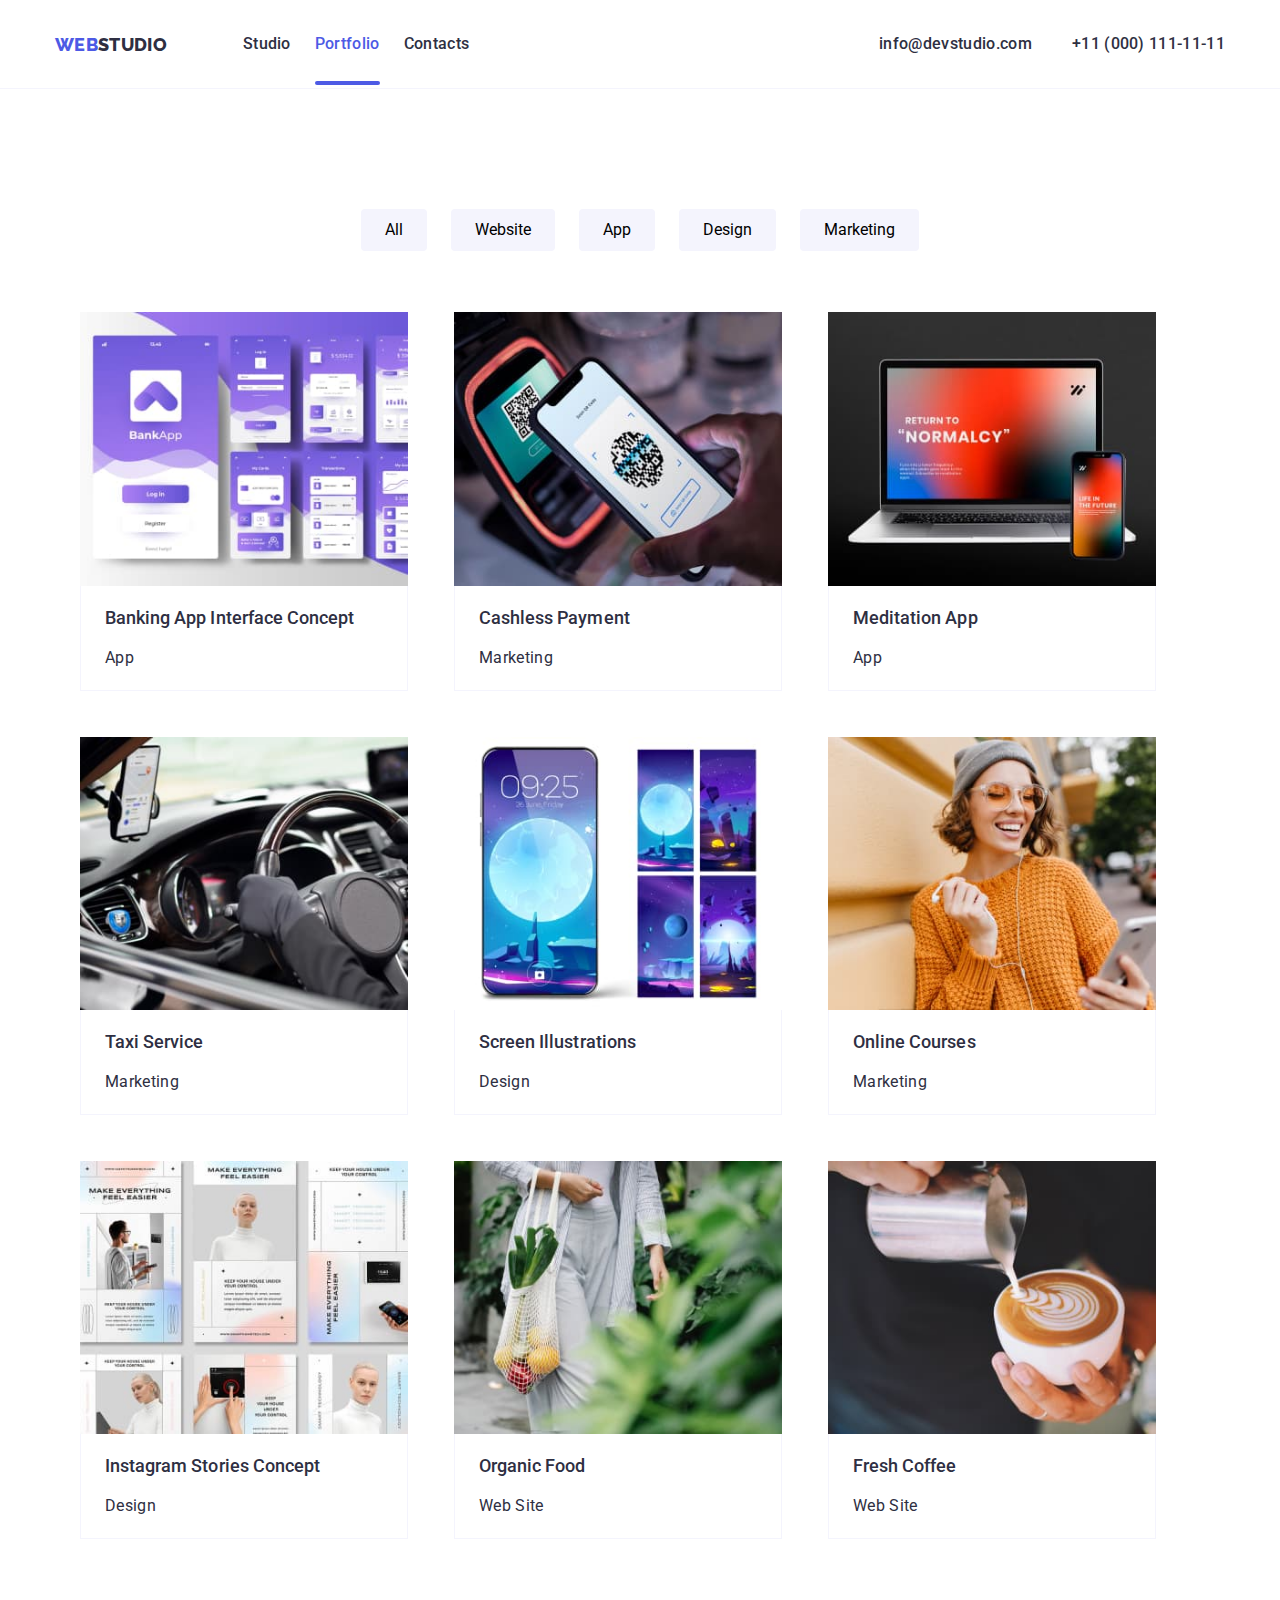
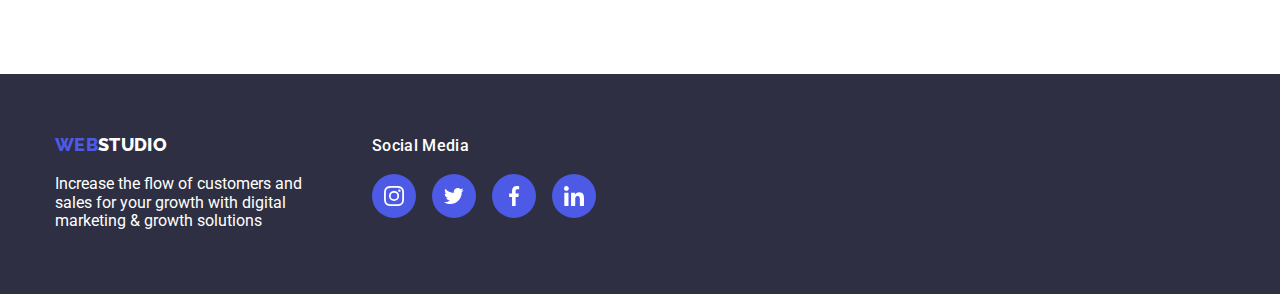
==== portfolio.html @ bdc926ea "clone and copy" ====
<!DOCTYPE html>
<html lang="en">
  <head>
    <meta charset="utf-8" />
    <meta name="viewport" content="width=device-width, initial-scale=1.0" />
    <title>Web Studio</title>
    <link rel="stylesheet" href="./css/style.css" />
    <link rel="stylesheet" href="./css/modern-normalize.css" />
    <link rel="preconnect" href="https://fonts.googleapis.com" />
    <link rel="preconnect" href="https://fonts.gstatic.com" crossorigin />
    <link
      href="https://fonts.googleapis.com/css2?family=Raleway:wght@800&family=Roboto:wght@400;500;700;900&display=swap"
      rel="stylesheet"
    />
  </head>
  <body>
    <header class="header-page">
      <div class="header-container container">
        <nav class="navigation-bar">
          <a href="index.html" class="logo link"
            >WEB<span class="logo-span">STUDIO</span></a
          >
          <ul class="navigation-list list">
            <li class="navigation-item">
              <a class="header-link link" href="index.html">Studio</a>
            </li>
            <li class="navigation-item">
              <a class="header-link link current" href="portfolio.html"
                >Portfolio</a
              >
            </li>
            <li class="navigation-item">
              <a href="#Contacts" class="header-link link">Contacts</a>
            </li>
          </ul>
        </nav>
        <address class="contacts-item list">
          <ul class="contacts-item list">
            <li class="contacts-item list">
              <a href="mailto:info@devstudio.com" class="link"
                >info@devstudio.com</a
              >
            </li>
            <li class="contacts-item list">
              <a href="tel:+11 (000) 111-11-11" class="link"
                >+11 (000) 111-11-11</a
              >
            </li>
          </ul>
        </address>
      </div>
    </header>

    <main>
      <section class="menu-section section">
        <div class="container">
          <h2 hidden>Menu</h2>
          <ul class="filter list">
            <li class="filter-button">
              <button class="button-filter" type="button">All</button><br />
            </li>
            <li class="filter-button">
              <button class="button-filter" type="button">Website</button><br />
            </li>
            <li class="filter-button">
              <button class="button-filter" type="button">App</button><br />
            </li>
            <li class="filter-button">
              <button class="button-filter" type="button">Design</button><br />
            </li>
            <li class="filter-button">
              <button class="button-filter" type="button">Marketing</button
              ><br />
            </li>
          </ul>

          <h2 hidden>Products</h2>
          <ul class="products">
            <li class="product-item">
              <a href="" class="shadow link">
                <div class="overlay-cover">
                  <img
                    src="images/banking app.jpg"
                    alt="Banking App"
                    width="360px"
                  />
                  <p class="overlay">
                    14 Stylish and User-Friendly App Design Concepts · Task
                    Manager App · Calorie Tracker App · Exotic Fruit Ecommerce
                    App · Cloud Storage App
                  </p>
                </div>
                <div class="photo-info">
                  <h3 class="gallery-title">Banking App Interface Concept</h3>
                  <p class="filter-unit">App</p>
                </div>
              </a>
            </li>

            <li class="product-item">
              <a href="" class="shadow link">
                <div class="overlay-cover">
                  <img
                    src="images/cashless.jpg"
                    alt="Cashless Payment"
                    width="360px"
                  />
                  <p class="overlay">
                    14 Stylish and User-Friendly App Design Concepts · Task
                    Manager App · Calorie Tracker App · Exotic Fruit Ecommerce
                    App · Cloud Storage App
                  </p>
                </div>
                <div class="photo-info">
                  <h3 class="gallery-title">Cashless Payment</h3>
                  <p class="filter-unit">Marketing</p>
                </div>
              </a>
            </li>

            <li class="product-item">
              <a href="" class="shadow link">
                <div class="overlay-cover">
                  <img
                    src="images/meditation app.jpg"
                    alt="Meditation App"
                    width="360px"
                  />
                  <p class="overlay">
                    14 Stylish and User-Friendly App Design Concepts · Task
                    Manager App · Calorie Tracker App · Exotic Fruit Ecommerce
                    App · Cloud Storage App
                  </p>
                </div>
                <div class="photo-info">
                  <h3 class="gallery-title">Meditation App</h3>
                  <p class="filter-unit">App</p>
                </div>
              </a>
            </li>

            <li class="product-item">
              <a href="" class="shadow link">
                <div class="overlay-cover">
                  <img
                    src="images/taxi service.jpg"
                    alt="Taxi Service"
                    width="360px"
                  />
                  <p class="overlay">
                    14 Stylish and User-Friendly App Design Concepts · Task
                    Manager App · Calorie Tracker App · Exotic Fruit Ecommerce
                    App · Cloud Storage App
                  </p>
                </div>
                <div class="photo-info">
                  <h3 class="gallery-title">Taxi Service</h3>
                  <p class="filter-unit">Marketing</p>
                </div>
              </a>
            </li>

            <li class="product-item">
              <a href="" class="shadow link">
                <div class="overlay-cover">
                  <img src="images/screen.jpg" alt="Screen" width="360px" />
                  <p class="overlay">
                    14 Stylish and User-Friendly App Design Concepts · Task
                    Manager App · Calorie Tracker App · Exotic Fruit Ecommerce
                    App · Cloud Storage App
                  </p>
                </div>
                <div class="photo-info">
                  <h3 class="gallery-title">Screen Illustrations</h3>
                  <p class="filter-unit">Design</p>
                </div>
              </a>
            </li>

            <li class="product-item">
              <a href="" class="shadow link">
                <div class="overlay-cover">
                  <img
                    src="images/online.jpg"
                    alt="Online Courses"
                    width="360px"
                  />
                  <p class="overlay">
                    14 Stylish and User-Friendly App Design Concepts · Task
                    Manager App · Calorie Tracker App · Exotic Fruit Ecommerce
                    App · Cloud Storage App
                  </p>
                </div>
                <div class="photo-info">
                  <h3 class="gallery-title">Online Courses</h3>
                  <p class="filter-unit">Marketing</p>
                </div>
              </a>
            </li>

            <li class="product-item">
              <a href="" class="shadow link">
                <div class="overlay-cover">
                  <img
                    src="images/instagram.jpg"
                    alt="Instagram"
                    width="360px"
                  />
                  <p class="overlay">
                    14 Stylish and User-Friendly App Design Concepts · Task
                    Manager App · Calorie Tracker App · Exotic Fruit Ecommerce
                    App · Cloud Storage App
                  </p>
                </div>
                <div class="photo-info">
                  <h3 class="gallery-title">Instagram Stories Concept</h3>
                  <p class="filter-unit">Design</p>
                </div>
              </a>
            </li>

            <li class="product-item">
              <a href="" class="shadow link">
                <div class="overlay-cover">
                  <img src="images/organic.jpg" alt="Organic" width="360px" />
                  <p class="overlay">
                    14 Stylish and User-Friendly App Design Concepts · Task
                    Manager App · Calorie Tracker App · Exotic Fruit Ecommerce
                    App · Cloud Storage App
                  </p>
                </div>
                <div class="photo-info">
                  <h3 class="gallery-title">Organic Food</h3>
                  <p class="filter-unit">Web Site</p>
                </div>
              </a>
            </li>

            <li class="product-item">
              <a href="" class="shadow link">
                <div class="overlay-cover">
                  <img
                    src="images/coffee.jpg"
                    alt="Coffee"
                    width="360px"
                    height="300px"
                  />
                  <p class="overlay">
                    14 Stylish and User-Friendly App Design Concepts · Task
                    Manager App · Calorie Tracker App · Exotic Fruit Ecommerce
                    App · Cloud Storage App
                  </p>
                </div>
                <div class="photo-info">
                  <h3 class="gallery-title">Fresh Coffee</h3>
                  <p class="filter-unit">Web Site</p>
                </div>
              </a>
            </li>
          </ul>
        </div>
      </section>
    </main>

    <footer class="footer-page">
      <div class="container">
        <div class="footer-division">
          <div class="footer-description">
            <a class="logo footer-link link" href="index.html"
              >WEB<span class="logo-span">STUDIO</span></a
            >
            <p>
              Increase the flow of customers and <br />
              sales for your growth with digital <br />
              marketing & growth solutions
            </p>
          </div>
          <div class="social-media">
            <p class="social-media-title">Social Media</p>
            <ul class="social-media-list">
              <li class="social-media-item list">
                <a href="/" class="social-media-link link">
                  <svg class="social-media-icon-svg" width="20" height="20">
                    <use href="./images/icons.svg#icon-instagram"></use>
                  </svg>
                </a>
              </li>
              <li class="social-media-icon list">
                <a href="/" class="social-media-link link">
                  <svg class="social-media-icon-svg" width="20" height="20">
                    <use href="./images/icons.svg#icon-twitter"></use>
                  </svg>
                </a>
              </li>
              <li class="social-media-icon list">
                <a href="/" class="social-media-link link">
                  <svg class="social-media-icon-svg" width="20" height="20">
                    <use href="./images/icons.svg#icon-facebook"></use>
                  </svg>
                </a>
              </li>
              <li class="social-media-icon list">
                <a href="/" class="social-media-link link">
                  <svg class="social-media-icon-svg" width="20" height="20">
                    <use href="./images/icons.svg#icon-linkedin"></use>
                  </svg>
                </a>
              </li>
            </ul>
          </div>
        </div>
      </div>
    </footer>
  </body>
</html>
---- css/style.css ----
/*Global Style Reset*/
h1,
h2,
h3,
h4,
p {
  margin: 0;
}

:root {
  --navyblue: #2e2f42;
  --white: #ffffff;
  --iris: #4d5ae5;
  --cloud: #f4f4fd;
  --ocean: #404bbf;
  --lightslate: #8e8f99;
  --green: #31d0aa;
}

body {
  font-family: "Roboto", sans-serif;
  color: var(--navyblue);
}

.navigation-list {
  display: flex;
  justify-content: center;
  align-items: center;
  gap: 24px;
}

address {
  font-style: normal;
}

.link {
  text-decoration: none;
}

.list {
  list-style-type: none;
  margin: 0;
  padding: 0;
}

.container {
  margin: 0 auto;
  width: 1200px;
  padding-left: 15px;
  padding-right: 15px;
}

img {
  display: block;
  max-width: 100%;
  height: auto;
}

.header-page {
  border-bottom: 1px solid var(--cloud);
}

.header-container {
  display: flex;
  align-items: center;
}

.logo {
  color: var(--iris);
  font-family: Raleway;
  font-size: 18px;
  font-style: normal;
  font-weight: 800;
  line-height: 1.167;
}

.logo-span {
  margin-right: 76px;
  color: var(--navyblue);
}

.navigation-bar {
  display: flex;
  align-items: center;
}

.nav {
  display: flex;
}

.navigation-item {
  display: block;
  padding: 32px 0;
}

.header-link {
  position: relative;
  padding: 32px 0;
  color: var(--navyblue);
  font-weight: 500;
  font-size: 16 px;
  line-height: 24px;
  letter-spacing: 0.32px;
}

.navigation-bar .link:focus,
.navigation-bar .link:hover {
  background-color: var(--white);
  color: var(--iris);
  transition: background-color 250ms cubic-bezier(0.4, 0, 0.2, 1),
    color 250ms cubic-bezier(0.4, 0, 0.2, 1);
}

.navigation-item .current::after {
  width: 100%;
  opacity: 1;
}

.navigation-item .current {
  color: var(--iris);
}

.header-link::after {
  content: "";
  display: block;
  position: absolute;
  bottom: 0;
  right: 0;
  width: 100%;
  height: 4px;
  background-color: var(--iris);
  border-radius: 2px;
  opacity: 0;
  transition: opacity 250ms cubic-bezier(0.4, 0, 0.2, 1);
}

.contacts-item {
  list-style-type: none;
  display: flex;
  margin-left: auto;
  gap: 40px;
}

.contacts-item,
.link {
  color: var(--navyblue);
  text-decoration: none;
  font-weight: 500;
  font-size: 16px;
  line-height: 24px;
  letter-spacing: 0.32px;
}

.contacts-item .link:focus,
.contacts-item .link:hover {
  background-color: var(--white);
  color: var(--iris);
  transition: background-color 250ms cubic-bezier(0.4, 0, 0.2, 1),
    color 250ms cubic-bezier(0.4, 0, 0.2, 1);
}

.section {
  padding-top: 120px;
  padding-bottom: 120px;
}

.no-top-padding {
  padding-top: 0;
}

.section-one {
  background-color: var(--navyblue);
  color: white;
  text-align: center;
  padding-top: 188px;
  padding-bottom: 188px;
  background-image: linear-gradient(
      rgba(46, 47, 66, 0.7),
      rgba(46, 47, 66, 0.7)
    ),
    url(../images/people-office.jpg);
  background-size: cover;
  background-position: center;
  background-repeat: no-repeat;
  max-width: 1440px;
  margin: 0 auto;
}

.title-section-one {
  color: white;
  text-align: center;
  font-size: 56px;
  font-weight: 700;
  line-height: 1.0714;
  letter-spacing: 1.12px;
  margin-bottom: 30px;
}

.section-one .button {
  display: inline-block;
  cursor: pointer;
  background: var(--iris);
  color: var(--white);
  padding: 16px 32px;
  align-items: flex-start;
  gap: 10px;
  border-radius: 4px;
  box-shadow: 0px 4px 4px 0px rgba(0, 0, 0, 0.15);
  font-size: 16px;
  font-style: normal;
  font-weight: 500;
  line-height: 1.5;
  border: none;
}

.button:hover,
.button:focus {
  background-color: var(--ocean);
  color: var(--white);
  transition: background-color 250ms cubic-bezier(0.4, 0, 0.2, 1),
    color 250ms cubic-bezier(0.4, 0, 0.2, 1);
}

.features-list {
  display: flex;
  flex-wrap: wrap;
  gap: 30px;
}

.features-list-items {
  width: 264px;
  flex-basis: calc(100% / 4 - 30px);
}

.features-title::before {
  content: "";
  display: block;
  margin-bottom: 30px;
  height: 120px;
  border-radius: 4px;
  background-repeat: no-repeat;
  background-color: var(--cloud);
  background-position: center;
}

.antenna::before {
  background-image: url(../images/antenna-1.svg);
  background-repeat: no-repeat;
}

.clock::before {
  background-image: url(../images/clock-1.svg);
  background-repeat: no-repeat;
}

.diagram::before {
  background-image: url(../images/diagram-1.svg);
  background-repeat: no-repeat;
}

.astronaut::before {
  background-image: url(../images/astronaut-1.svg);
  background-repeat: no-repeat;
}

.features-title {
  margin-bottom: 8px;
  font-weight: 500;
  font-size: 20px;
  line-height: 24px;
  letter-spacing: 0.4px;
}

.features-text {
  color: var(--navyblue);
  font-weight: 400;
  font-size: 16px;
  line-height: 24px;
  letter-spacing: 0.32px;
}

.activity-title {
  font-weight: 700;
  font-size: 36px;
  line-height: 40px;
  text-align: center;
  text-transform: capitalize;
}

.activity-list {
  display: flex;
  flex-wrap: wrap;
  gap: 30px;
}

.activity-list-item {
  display: flex;
  flex-basis: calc(100% / 3 - 30px);
}

.section-four {
  background-color: var(--cloud);
  text-align: center;
  justify-content: center;
}

.team-items {
  padding: 0;
  display: inline-flex;
  flex-wrap: wrap;
  gap: 24px;
}

.team-item {
  box-shadow: 0px 2px 1px 0px rgba(46, 47, 66, 0.08),
    0px 1px 1px 0px rgba(46, 47, 66, 0.16),
    0px 1px 6px 0px rgba(46, 47, 66, 0.08);
  border-radius: 0px 0px 4px 4px;
  background-color: var(--white);
  flex-basis: calc(100% / 4 - 30px);
  flex-direction: column;
}

.team-item img {
  width: 275px;
}

.name {
  font-weight: 500;
  font-size: 20px;
  line-height: 24px;
}

.team-item-name {
  padding: 20px 24px;
  justify-content: center;
  gap: 8px;
}

.position {
  color: var(--navyblue);
  font-weight: 400;
  font-size: 16px;
  line-height: 24px;
  letter-spacing: 0.32px;
  margin-bottom: 10px;
}

.footer-page {
  background-color: var(--navyblue);
  display: flex;
  padding-top: 60px;
  padding-bottom: 60px;
}

.logo {
  color: var(--iris);
  font-family: Raleway;
  font-size: 18px;
  font-style: normal;
  font-weight: 800;
  line-height: 1.167;
}

.footer-page .logo-span {
  text-decoration: none;
  color: var(--white);
  font-family: Raleway;
  font-size: 18px;
  font-style: normal;
  font-weight: 800;
  line-height: 1.167;
}

.footer-page .footer-description {
  color: var(--white);
}

/*Portfolio*/

.filter {
  display: flex;
  justify-content: center;
  margin-bottom: 50px;

  font-weight: 500;
  font-size: 16px;
  line-height: 1.63;
  text-align: center;
}

.button-filter {
  display: flex;
  padding: 12px 24px;
  border-radius: 4px;
  border: none;

  background-color: var(--cloud);

  font-family: "Roboto", sans-serif;
  cursor: pointer;
}

.filter-button + .filter-button {
  margin-left: 24px;
}

.products {
  display: flex;
  flex-wrap: wrap;
  align-items: center;
  margin: -15px;
  gap: 16px;
}

.product-item {
  list-style-type: none;
  width: 328px;
  margin-right: 30px;
  margin-bottom: 30px;
  flex-basis: calc(100% / - 30px);
}

.product-item .overlay-cover {
  position: relative;
  overflow: hidden;
}

.product-item .overlay {
  position: absolute;
  top: 0;

  width: 100%;
  height: 100%;

  display: flex;
  align-items: center;
  padding: 63px 24px;
  font-size: 16px;
  line-height: 24px;
  object-fit: cover;
  object-position: center;

  color: var(--white);
  background-color: var(--iris);
  opacity: 0;
  transform: translateY(100%);
  transition: transform 250ms cubic-bezier(0.4, 0, 0.2, 1);
}

.product .link {
  text-decoration: none;
  color: var(--navyblue);
}

.gallery-title {
  margin-bottom: 8px;
  font-weight: 500;
  font-size: 18px;
  line-height: 24px;
  letter-spacing: 0.04px;
}

.filter-unit {
  color: var(--navyblue);
  font-weight: 400;
  font-size: 16px;
  line-height: 24px;
  letter-spacing: 0.32px;
}

.photo-info {
  display: flex;
  padding: 20px 24px;
  width: 328px;
  flex-direction: column;
  justify-content: center;
  align-items: flex-start;
  gap: 8px;
  align-self: stretch;
  border: 1px solid var(--cloud);
  border-top: 0;
  background: var(--white, #fff);
}

.section-title {
  margin-bottom: 50px;
  color: var(--navyblue);
  font-weight: 700;
  font-size: 36px;
  line-height: 1.17;
  text-align: center;
}

.section-five {
  background-color: var(--white);
  color: var(--navyblue);
  text-align: center;
}

.product-item:hover {
  box-shadow: 0px 3px 1px rgba(0, 0, 0, 0.1), 0px 2px 1px rgba(0, 0, 0, 0.08),
    0px 2px 2px rgba(0, 0, 0, 0.12);
  transition: box-shadow 250ms cubic-bezier(0.4, 0, 0.2, 1);
}

.product-item:hover .overlay {
  transform: translatex(0);
  opacity: 1;
}

.button-filter:hover,
.button-filter:focus {
  box-shadow: 0px 3px 1px rgba(0, 0, 0, 0.1), 0px 2px 1px rgba(0, 0, 0, 0.08),
    0px 2px 2px rgba(0, 0, 0, 0.12);
  background-color: var(--iris);
  color: var(--cloud);
  transition: background-color 250ms cubic-bezier(0.4, 0, 0.2, 1),
    color 250ms cubic-bezier(0.4, 0, 0.2, 1);
}

.team-social-list {
  align-items: center;
  justify-content: center;
  display: flex;
  gap: 16px;
  padding: 0;
}

.team-social-media-icon-svg {
  fill: var(--white);
}

.team-social-media-link {
  --diameter: 44px;
  display: inline-flex;
  justify-content: space-evenly;
  align-items: center;
  width: var(--diameter);
  height: var(--diameter);
  border-radius: 50%;
  background: var(--iris);
}

.clients-list {
  display: flex;
  justify-content: space-between;
  align-items: center;
}

.client-logo {
  fill: var(--lightslate);
}

.clients-link {
  display: flex;
  justify-content: center;
  align-items: center;
  border: 1px solid var(--lightslate);
  border-radius: 4px;
  width: 170px;
  height: 100px;
}

.clients-link:hover,
.clients-link:focus {
  border-color: var(--iris);
  transition: border-color v250ms cubic-bezier(0.4, 0, 0.2, 1);
}

.social-media-list {
  display: flex;
  padding: 0;
  gap: 16px;
}

.social-media {
  margin-left: 70px;
}

.social-media-link {
  --diameter: 44px;
  display: inline-flex;
  justify-content: space-evenly;
  align-items: center;
  width: var(--diameter);
  height: var(--diameter);
  border-radius: 50%;
  background: var(--iris);
}

.social-media-title {
  color: var(--white);
  font-family: inherit;
  font-size: 16px;
  font-style: inherit;
  font-weight: 500;
  line-height: 1.5; /* 150% */
  letter-spacing: 0.32px;
}

.social-media-icon-svg {
  fill: var(--white);
}

.footer-division {
  display: flex;
}

.social-media-link:hover,
.social-media-link:focus {
  color: var(--white);
  background-color: var(--green);
  transition: background-color 250ms cubic-bezier(0.4, 0, 0.2, 1),
    color 250ms cubic-bezier(0.4, 0, 0.2, 1);
}

.footer-link {
  display: block;
  margin-bottom: 20px;
}

footer .logo-span {
  color: var(--white);
}

.team-social-media-link:hover,
.team-social-media-link:focus {
  color: var(--white);
  background-color: var(--ocean);
  transition: background-color 250ms cubic-bezier(0.4, 0, 0.2, 1),
    color 250ms cubic-bezier(0.4, 0, 0.2, 1);
}

.clients-link:hover svg {
  fill: var(--iris);
  transition: fill 250ms cubic-bezier(0.4, 0, 0.2, 1);
}

/*Modal Window*/

.backdrop {
  position: fixed;
  top: 0;
  left: 0;

  width: 100%;
  height: 100%;
  background-color: rgba(0, 0, 0, 0.2);

  transform: scale(100%);
  transition: transform 250ms cubic-bezier(0.4, 0, 0.2, 1),
    opacity 250ms cubic-bezier(0.4, 0, 0.2, 1);
}

.backdrop.is-hidden {
  opacity: 0;
  visibility: hidden;
  pointer-events: none;
  transform: scale(0);
}

.modal {
  position: absolute;
  left: 50%;
  top: 50%;
  width: 500px;
  height: 580px;
  background-color: var(--white);
  opacity: 1;
  transition: transform 250ms cubic-bezier(0.4, 0, 0.2, 1),
    opacity 250ms cubic-bezier(0.4, 0, 0.2, 1);
  transform: translate(-50%, -50%);
}

.modal-button {
  position: absolute;
  top: 16px;
  right: 10px;
  width: 30px;
  height: 30px;
  padding: 0;
  margin: 0;
  font-size: 25px;
  background-color: var(--cornflower);
  border: 1px solid rgba(0, 0, 0, 0.1);
  border-radius: 50%;
  text-align: center;
  cursor: pointer;
}

.modal-button:hover svg,
.modal-button:focus svg {
  fill: var(--white);
  transition: fill 250ms cubic-bezier(0.4, 0, 0.2, 1);
}

.modal-button:hover,
.modal-button:focus {
  background-color: var(--ocean);
  transition: background-color 250ms cubic-bezier(0.4, 0, 0.2, 1);
}
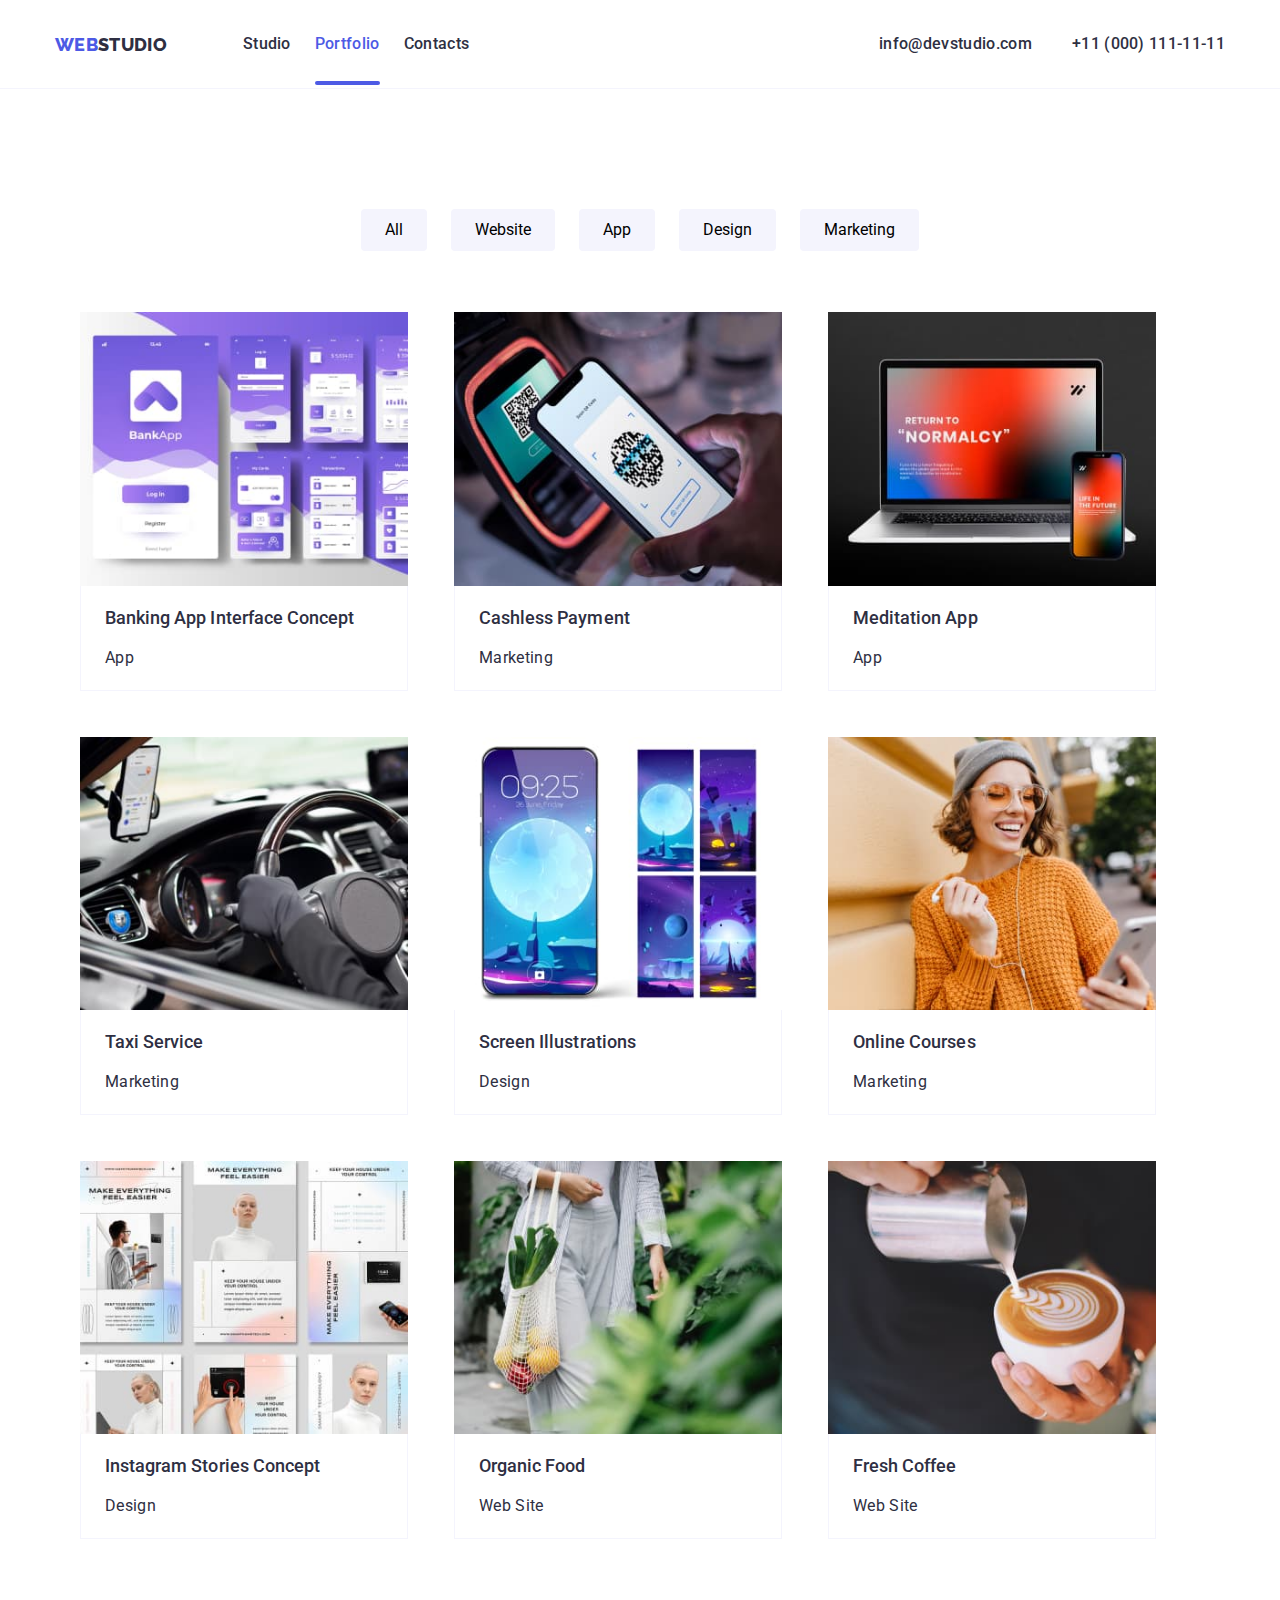
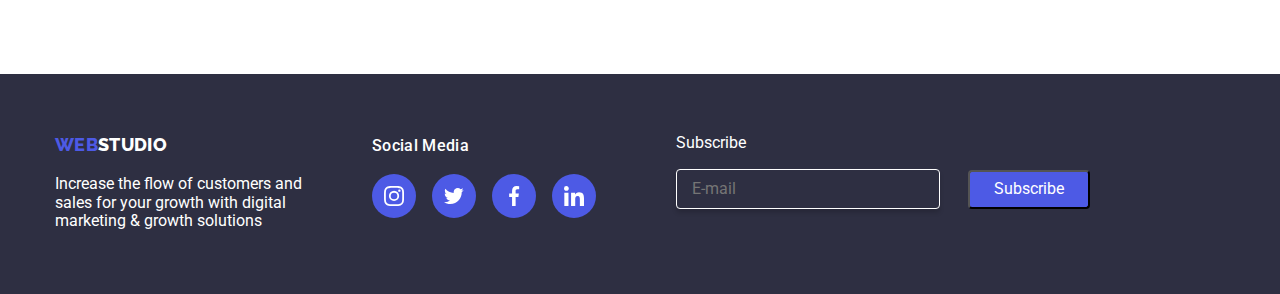
==== commit 6f3788d0: "html and css changes" ====
--- a/portfolio.html
+++ b/portfolio.html
@@ -308,6 +308,20 @@
               </li>
             </ul>
           </div>
+          <div class="subscribe-line">
+            <p class="subscribe-line-title">Subscribe</p>
+            <form class="footer-form">
+              <label>
+                <input
+                  class="mail-input"
+                  type="email"
+                  name="email"
+                  placeholder="E-mail"
+                />
+              </label>
+              <button class="button-subscribe" type="submit">Subscribe</button>
+            </form>
+          </div>
         </div>
       </div>
     </footer>
--- a/css/style.css
+++ b/css/style.css
@@ -700,3 +700,121 @@
   background-color: var(--ocean);
   transition: background-color 250ms cubic-bezier(0.4, 0, 0.2, 1);
 }
+
+.modal {
+  padding-top: 72px;
+  padding-left: 24px;
+  padding-right: 24px;
+  padding-bottom: 24px;
+}
+
+.modal-title {
+  color: var(--navyblue);
+  text-align: center;
+}
+
+.modal-contacts {
+  margin-top: 16px;
+}
+.modal-contacts label {
+  display: block;
+  margin-top: 8px;
+  margin-bottom: 4px;
+  color: var(--lightslate);
+  font-size: 12px;
+}
+
+.modal-contacts input,
+.modal-contacts textarea {
+  display: block;
+  width: 100%;
+  height: 58px;
+  border-radius: 4px;
+}
+
+.modal-contacts textarea {
+  resize: none;
+  height: 120px;
+}
+
+label.modal-contacts-checkbox {
+  display: flex;
+}
+
+.modal-contacts-checkbox input {
+  width: 16px;
+  height: 16px;
+  margin-right: 8px;
+  color: var(--lightslate);
+  font: 12px;
+}
+
+.form-submit {
+  display: flex;
+  padding: 16px 32px;
+  align-items: center;
+  justify-content: center;
+  gap: 10px;
+  border-radius: 4px;
+  background-color: var(--iris);
+  box-shadow: 0px 4px 4px 0px rgba(0, 0, 0, 0.15);
+  color: var(--white);
+  transition: transform 250ms cubic-bezier(0.4, 0, 0.2, 1),
+    opacity 250ms cubic-bezier(0.4, 0, 0.2, 1);
+}
+
+.subscribe-line {
+  margin-left: 80px;
+}
+
+.subscribe-line-title {
+  color: var(--white);
+  margin-bottom: 16px;
+}
+
+.footer-form input {
+  width: 264px;
+  height: 40px;
+  border-radius: 4px;
+  border: 1px solid var(--white);
+  box-shadow: 0px 4px 4px 0px rgba(0, 0, 0, 0.15);
+}
+
+.mail-input {
+  width: 358px;
+  height: 50px;
+  padding-left: 15px;
+
+  color: var(--white);
+  background-color: transparent;
+}
+
+.button-subscribe {
+  display: inline-flex;
+  padding: 8px 24px;
+  justify-content: center;
+  align-items: center;
+  gap: 16px;
+  border-radius: 4px;
+  background: var(--iris);
+  color: var(--white);
+  margin-left: 24px;
+}
+
+.button-subscribe svg {
+  width: 24px;
+  height: 24px;
+  margin-left: 8px;
+}
+
+.mail-input:focus {
+  border-color: var(--iris);
+  outline: none;
+}
+
+.button-subscribe:hover,
+.button-subscribe:focus {
+  background-color: var(--ocean);
+  box-shadow: 0px 4px 4px rgba(0, 0, 0, 0.15);
+  transition: background-color 250ms cubic-bezier(0.4, 0, 0.2, 1);
+}
